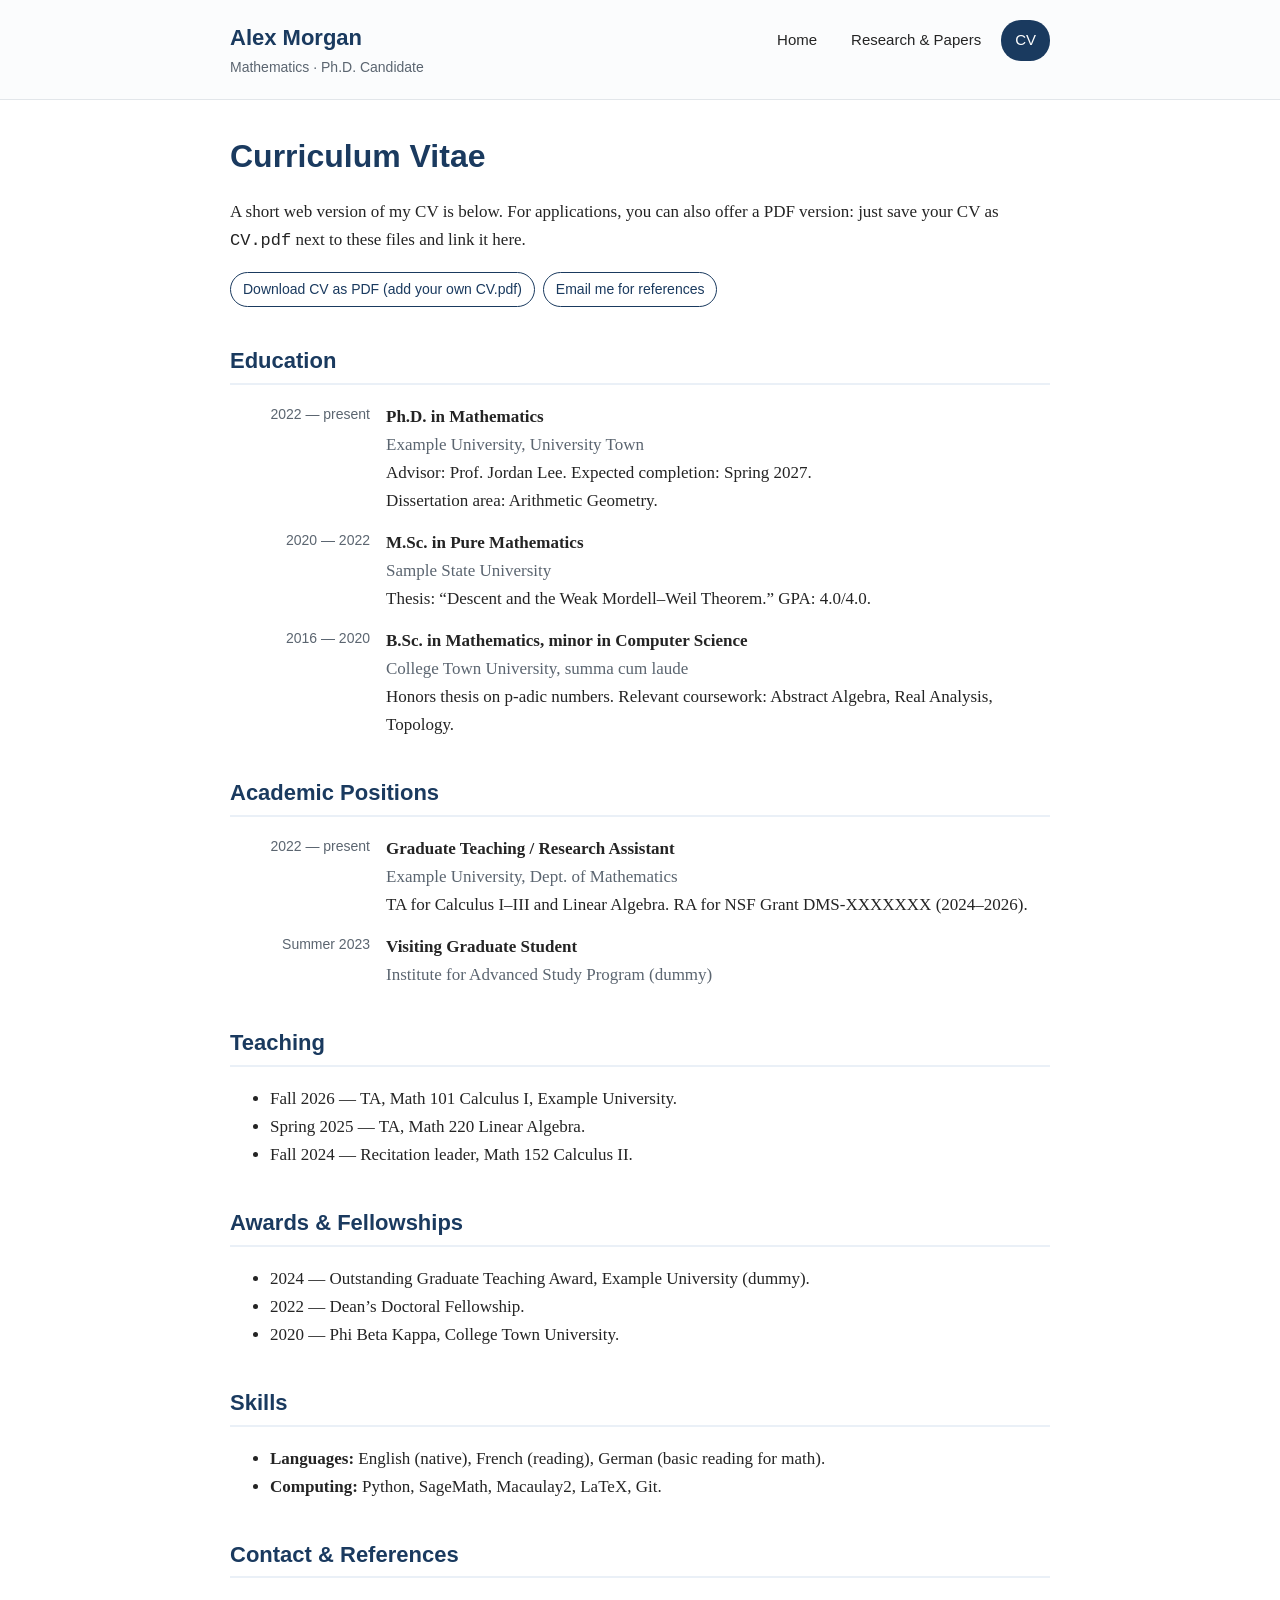
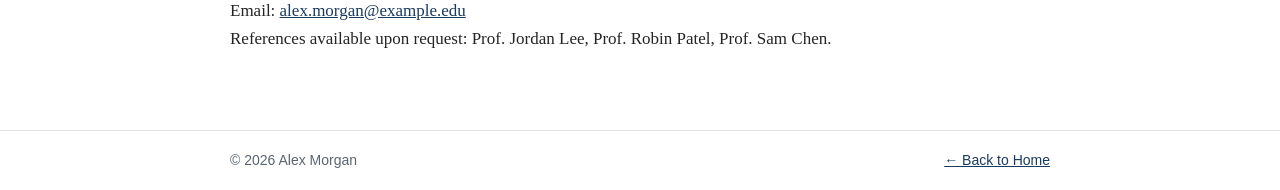
==== cv.html @ 8bfe0bb2 "Add personal academic site" ====
<!DOCTYPE html>
<html lang="en">
<head>
  <meta charset="UTF-8" />
  <meta name="viewport" content="width=device-width, initial-scale=1.0" />
  <title>CV — Alex Morgan</title>
  <link rel="stylesheet" href="styles.css" />
</head>
<body>

  <header class="site-header">
    <div class="site-header-inner">
      <a class="site-title" href="index.html">
        Alex Morgan
        <small>Mathematics · Ph.D. Candidate</small>
      </a>
      <nav class="main-nav">
        <a href="index.html">Home</a>
        <a href="research.html">Research & Papers</a>
        <a href="cv.html" class="active">CV</a>
      </nav>
    </div>
  </header>

  <main>
    <h1>Curriculum Vitae</h1>
    <p>
      A short web version of my CV is below. For applications, you can also offer a PDF version:
      just save your CV as <code>CV.pdf</code> next to these files and link it here.
    </p>
    <div class="links-row">
      <a href="CV.pdf">Download CV as PDF (add your own CV.pdf)</a>
      <a href="mailto:alex.morgan@example.edu">Email me for references</a>
    </div>

    <!-- EDIT ME: replace all dummy entries below with your real history. -->

    <h2>Education</h2>
    <div class="cv-section">
      <div class="cv-item">
        <div class="cv-date">2022 — present</div>
        <div class="cv-detail">
          <strong>Ph.D. in Mathematics</strong>
          <span class="institution">Example University, University Town</span><br />
          Advisor: Prof. Jordan Lee. Expected completion: Spring 2027.<br />
          Dissertation area: Arithmetic Geometry.
        </div>
      </div>
      <div class="cv-item">
        <div class="cv-date">2020 — 2022</div>
        <div class="cv-detail">
          <strong>M.Sc. in Pure Mathematics</strong>
          <span class="institution">Sample State University</span><br />
          Thesis: “Descent and the Weak Mordell–Weil Theorem.” GPA: 4.0/4.0.
        </div>
      </div>
      <div class="cv-item">
        <div class="cv-date">2016 — 2020</div>
        <div class="cv-detail">
          <strong>B.Sc. in Mathematics, minor in Computer Science</strong>
          <span class="institution">College Town University, summa cum laude</span><br />
          Honors thesis on p-adic numbers. Relevant coursework: Abstract Algebra, Real Analysis, Topology.
        </div>
      </div>
    </div>

    <h2>Academic Positions</h2>
    <div class="cv-section">
      <div class="cv-item">
        <div class="cv-date">2022 — present</div>
        <div class="cv-detail">
          <strong>Graduate Teaching / Research Assistant</strong>
          <span class="institution">Example University, Dept. of Mathematics</span><br />
          TA for Calculus I–III and Linear Algebra. RA for NSF Grant DMS-XXXXXXX (2024–2026).
        </div>
      </div>
      <div class="cv-item">
        <div class="cv-date">Summer 2023</div>
        <div class="cv-detail">
          <strong>Visiting Graduate Student</strong>
          <span class="institution">Institute for Advanced Study Program (dummy)</span>
        </div>
      </div>
    </div>

    <h2>Teaching</h2>
    <ul>
      <li>Fall 2026 — TA, Math 101 Calculus I, Example University.</li>
      <li>Spring 2025 — TA, Math 220 Linear Algebra.</li>
      <li>Fall 2024 — Recitation leader, Math 152 Calculus II.</li>
    </ul>

    <h2>Awards & Fellowships</h2>
    <ul>
      <li>2024 — Outstanding Graduate Teaching Award, Example University (dummy).</li>
      <li>2022 — Dean’s Doctoral Fellowship.</li>
      <li>2020 — Phi Beta Kappa, College Town University.</li>
    </ul>

    <h2>Skills</h2>
    <ul>
      <li><strong>Languages:</strong> English (native), French (reading), German (basic reading for math).</li>
      <li><strong>Computing:</strong> Python, SageMath, Macaulay2, LaTeX, Git.</li>
    </ul>

    <h2>Contact & References</h2>
    <p>
      Email: <a href="mailto:alex.morgan@example.edu">alex.morgan@example.edu</a><br />
      References available upon request: Prof. Jordan Lee, Prof. Robin Patel, Prof. Sam Chen.
    </p>
  </main>

  <footer>
    <div class="inner">
      <span>© 2026 Alex Morgan</span>
      <span><a href="index.html">← Back to Home</a></span>
    </div>
  </footer>

</body>
</html>
---- styles.css ----
/* Academic personal site — simple, professional, no framework needed.
   To change colors, edit the variables below. */

:root {
  --bg: #ffffff;
  --text: #242424;
  --muted: #5b6570;
  --accent: #1a3a5f; /* classic academic navy */
  --accent-light: #eaf0f7;
  --border: #e2e6ea;
  --max-width: 860px;
}

* { box-sizing: border-box; }

body {
  margin: 0;
  background: var(--bg);
  color: var(--text);
  font-family: Georgia, 'Times New Roman', Times, serif;
  font-size: 17px;
  line-height: 1.65;
}

a { color: var(--accent); }
a:hover { text-decoration-thickness: 2px; }

/* Top bar */
.site-header {
  border-bottom: 1px solid var(--border);
  background: #fbfcfd;
}

.site-header-inner {
  max-width: var(--max-width);
  margin: 0 auto;
  padding: 20px;
  display: flex;
  flex-wrap: wrap;
  align-items: baseline;
  justify-content: space-between;
  gap: 12px;
}

.site-title {
  font-size: 22px;
  font-weight: bold;
  color: var(--accent);
  text-decoration: none;
  font-family: -apple-system, BlinkMacSystemFont, "Segoe UI", Helvetica, Arial, sans-serif;
}
.site-title small {
  display: block;
  font-size: 14px;
  font-weight: normal;
  color: var(--muted);
}

nav.main-nav { display: flex; gap: 6px; flex-wrap: wrap; }
nav.main-nav a {
  font-family: -apple-system, BlinkMacSystemFont, "Segoe UI", Helvetica, Arial, sans-serif;
  font-size: 15px;
  text-decoration: none;
  padding: 8px 14px;
  border-radius: 20px;
  color: var(--text);
}
nav.main-nav a:hover { background: var(--accent-light); }
nav.main-nav a.active {
  background: var(--accent);
  color: white;
}

/* Page layout */
main {
  max-width: var(--max-width);
  margin: 0 auto;
  padding: 36px 20px 60px;
}

footer {
  border-top: 1px solid var(--border);
  color: var(--muted);
  font-size: 14px;
  font-family: -apple-system, sans-serif;
}
footer .inner {
  max-width: var(--max-width);
  margin: 0 auto;
  padding: 18px 20px;
  display: flex;
  justify-content: space-between;
  flex-wrap: wrap;
  gap: 8px;
}

h1, h2, h3 {
  font-family: -apple-system, BlinkMacSystemFont, "Segoe UI", Helvetica, Arial, sans-serif;
  color: var(--accent);
  line-height: 1.25;
}
h1 { font-size: 32px; margin-top: 0; }
h2 {
  font-size: 22px;
  margin-top: 40px;
  padding-bottom: 8px;
  border-bottom: 2px solid var(--accent-light);
}
h3 { font-size: 18px; }

/* Home page profile layout */
.profile {
  display: flex;
  gap: 32px;
  align-items: flex-start;
  margin-top: 8px;
}
.profile-photo {
  flex: 0 0 220px;
}
.profile-photo img {
  width: 220px;
  height: 270px;
  object-fit: cover;
  border-radius: 8px;
  border: 1px solid var(--border);
  background: #eee;
  display: block;
}
.photo-caption {
  font-size: 13px;
  color: var(--muted);
  margin-top: 8px;
  font-family: -apple-system, sans-serif;
}
.profile-info { flex: 1; min-width: 0; }
.profile-info .name { margin-bottom: 4px; }
.profile-info .position {
  color: var(--muted);
  margin-top: 0;
  font-style: italic;
}
.contact-box {
  background: #f6f8fa;
  border: 1px solid var(--border);
  border-radius: 8px;
  padding: 12px 16px;
  font-family: -apple-system, sans-serif;
  font-size: 15px;
  margin: 18px 0;
}
.contact-box a { word-break: break-all; }

.links-row {
  display: flex;
  flex-wrap: wrap;
  gap: 8px;
  margin: 12px 0;
}
.links-row a {
  font-family: -apple-system, sans-serif;
  font-size: 14px;
  text-decoration: none;
  border: 1px solid var(--accent);
  border-radius: 20px;
  padding: 5px 12px;
}
.links-row a:hover { background: var(--accent); color: white; }

ul.interests { padding-left: 20px; }
ul.interests li { margin-bottom: 4px; }

/* Papers list */
.paper {
  margin-bottom: 22px;
  padding-left: 16px;
  border-left: 3px solid var(--accent-light);
}
.paper-title { font-weight: bold; font-size: 17px; }
.paper-meta { color: var(--muted); font-size: 15px; }
.paper-links { font-family: -apple-system, sans-serif; font-size: 14px; }
.paper-links a { margin-right: 10px; }
.year-heading {
  font-family: -apple-system, sans-serif;
  background: var(--accent);
  color: white;
  display: inline-block;
  padding: 2px 12px;
  border-radius: 12px;
  font-size: 15px;
  margin: 28px 0 14px;
}

/* CV */
.cv-section { margin-bottom: 10px; }
.cv-item {
  display: flex;
  gap: 16px;
  margin-bottom: 14px;
}
.cv-date {
  flex: 0 0 140px;
  color: var(--muted);
  font-family: -apple-system, sans-serif;
  font-size: 14px;
  text-align: right;
}
.cv-detail { flex: 1; }
.cv-detail strong { display: block; }
.cv-detail span.institution { color: var(--muted); }

.notice {
  background: #fff8e1;
  border: 1px solid #f0d86e;
  border-radius: 8px;
  padding: 10px 14px;
  font-size: 15px;
  font-family: -apple-system, sans-serif;
}

/* Mobile */
@media (max-width: 640px) {
  .profile { flex-direction: column; }
  .profile-photo img { width: 180px; height: 220px; }
  .cv-item { flex-direction: column; gap: 2px; }
  .cv-date { text-align: left; }
}
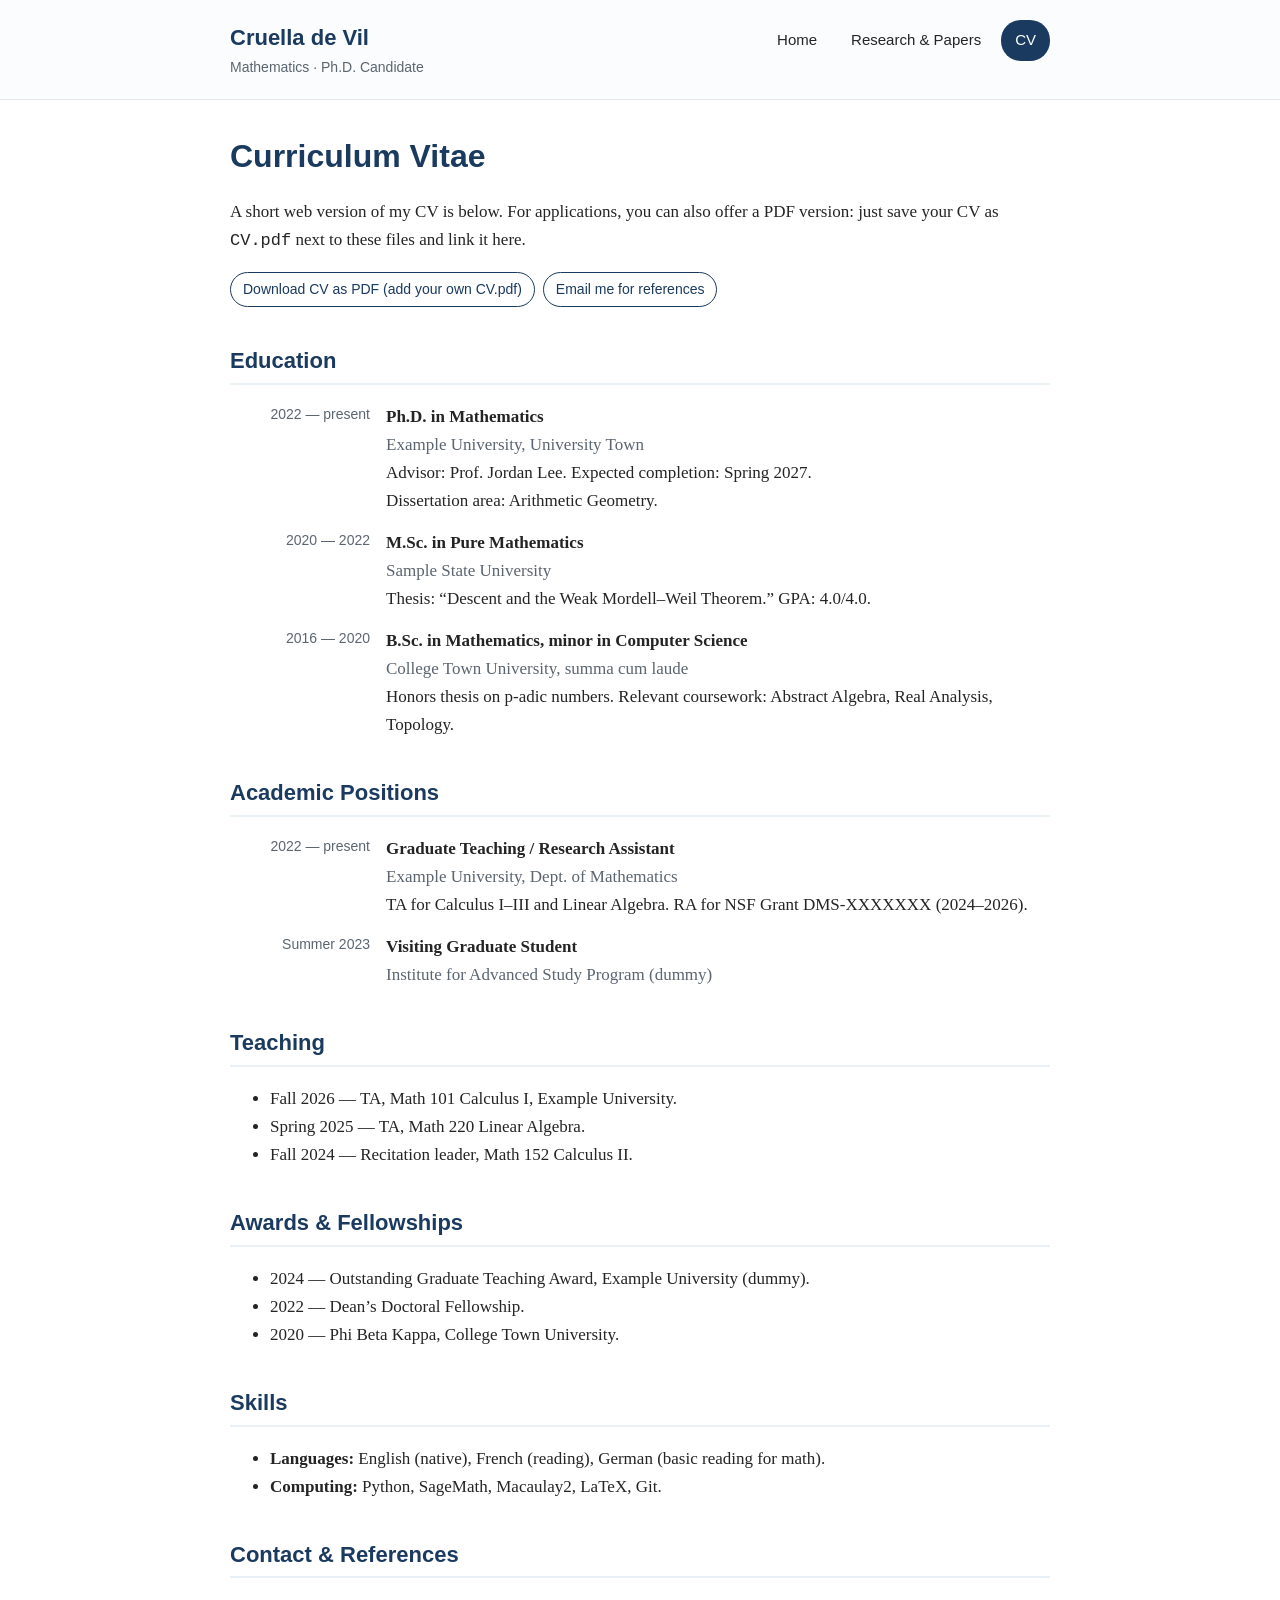
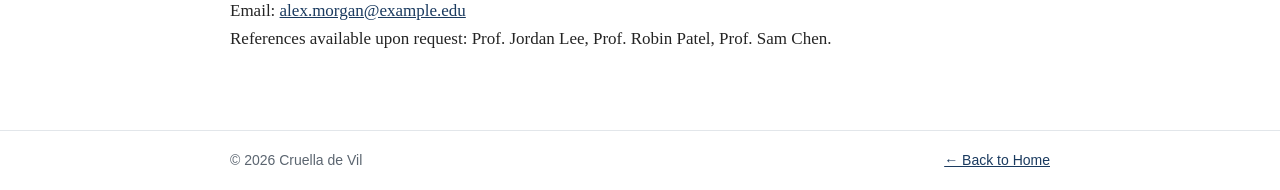
==== commit f031bcb3: "Rename Alex Morgan to Cruella de Vil" ====
--- a/cv.html
+++ b/cv.html
@@ -3,7 +3,7 @@
 <head>
   <meta charset="UTF-8" />
   <meta name="viewport" content="width=device-width, initial-scale=1.0" />
-  <title>CV — Alex Morgan</title>
+  <title>CV — Cruella de Vil</title>
   <link rel="stylesheet" href="styles.css" />
 </head>
 <body>
@@ -11,7 +11,7 @@
   <header class="site-header">
     <div class="site-header-inner">
       <a class="site-title" href="index.html">
-        Alex Morgan
+        Cruella de Vil
         <small>Mathematics · Ph.D. Candidate</small>
       </a>
       <nav class="main-nav">
@@ -112,7 +112,7 @@
 
   <footer>
     <div class="inner">
-      <span>© 2026 Alex Morgan</span>
+      <span>© 2026 Cruella de Vil</span>
       <span><a href="index.html">← Back to Home</a></span>
     </div>
   </footer>
